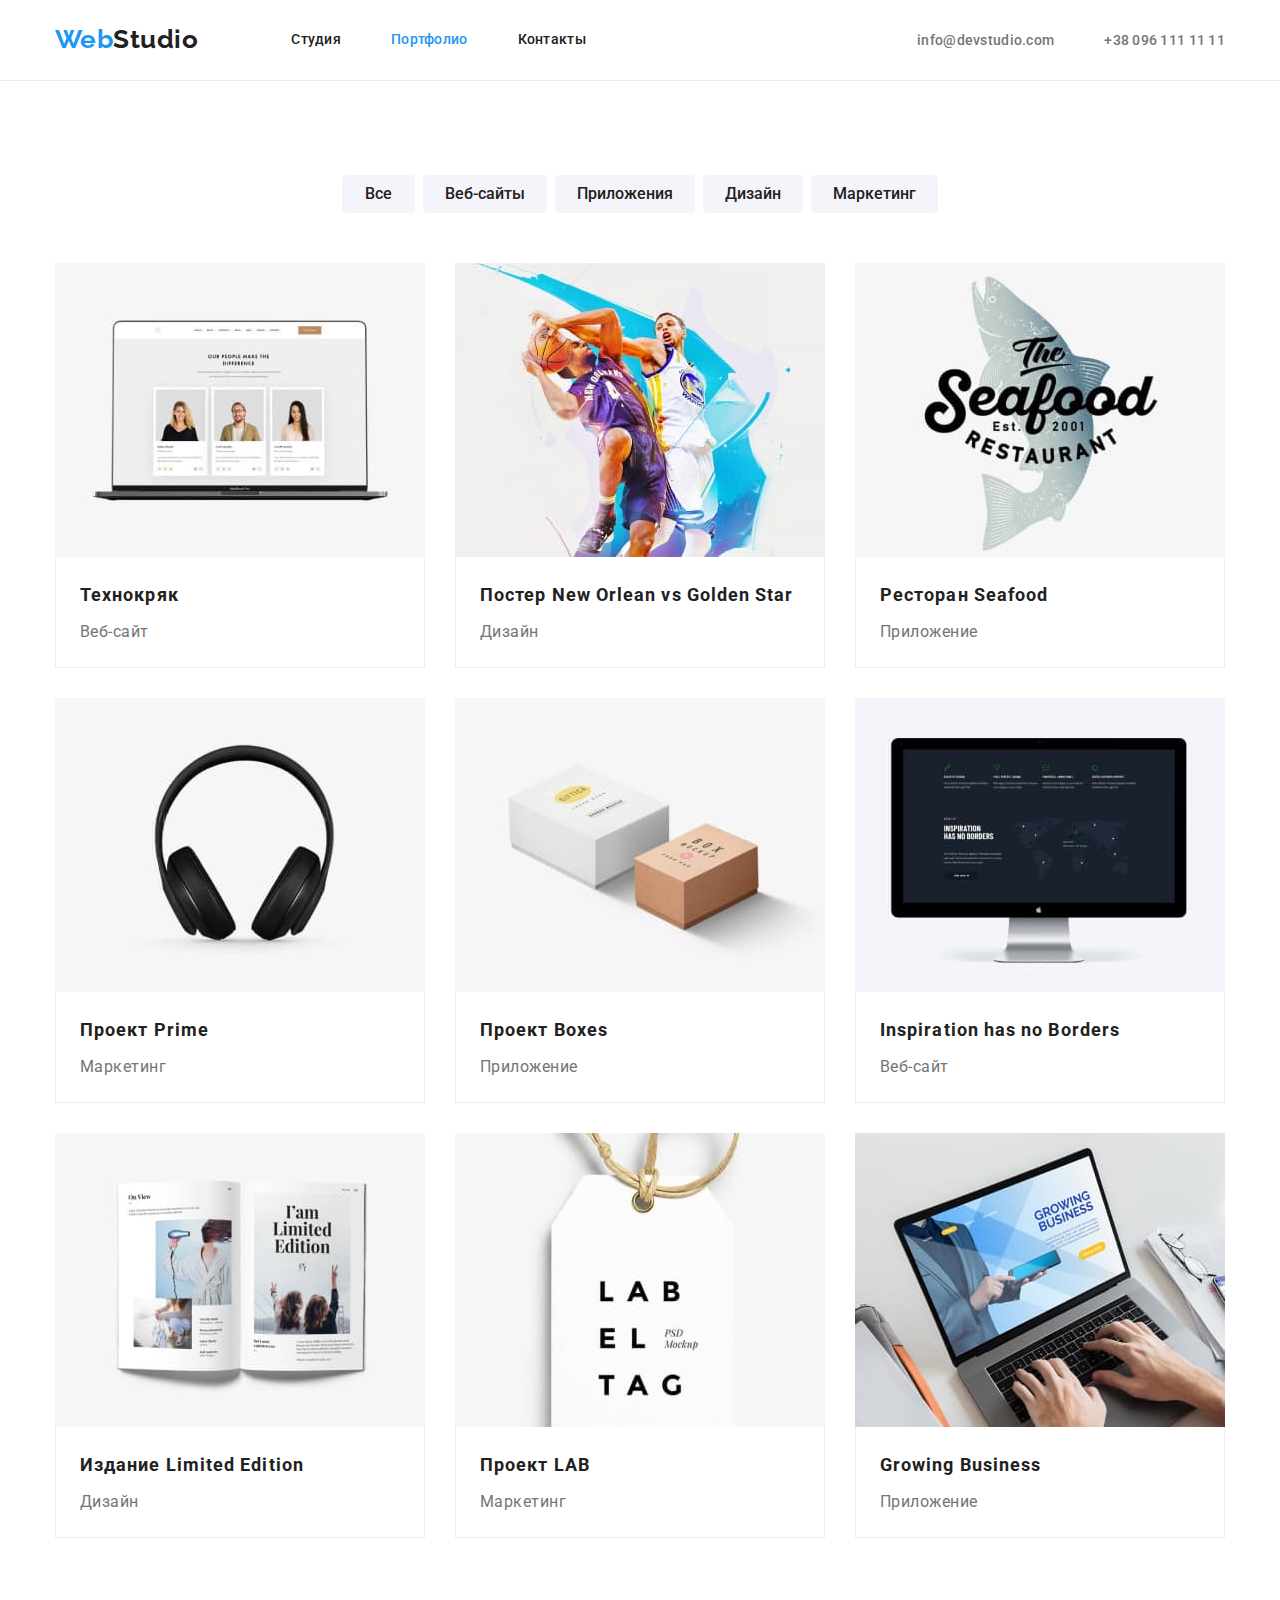
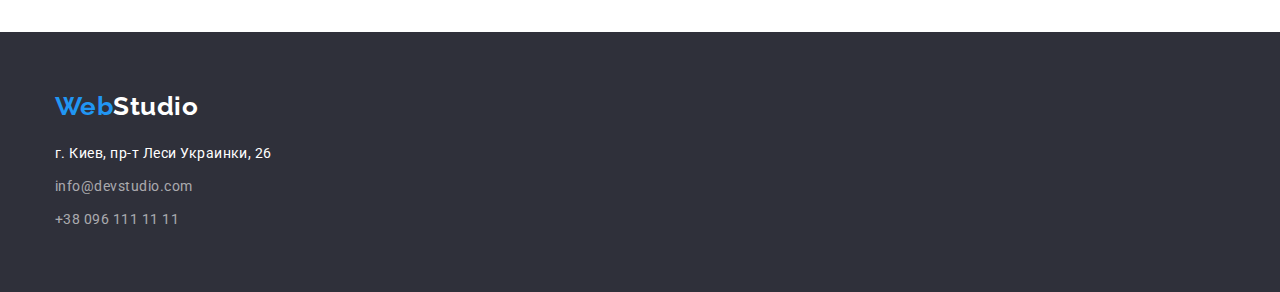
==== portfolio.html @ a110bc3f "Додано попередні файли" ====
<!DOCTYPE html>
<html lang="en">
  <head>
    <meta charset="UTF-8" />
    <meta http-equiv="X-UA-Compatible" content="IE=edge" />
    <meta name="viewport" content="width=device-width, initial-scale=1.0" />
    <title>Document</title>
    <link rel="preconnect" href="https://fonts.googleapis.com" />
    <link rel="preconnect" href="https://fonts.gstatic.com" crossorigin />
    <link
      href="https://fonts.googleapis.com/css2?family=Raleway:wght@700&family=Roboto:wght@400;500;700;900&display=swap"
      rel="stylesheet"
    />
    <link
      rel="stylesheet"
      href="https://cdnjs.cloudflare.com/ajax/libs/modern-normalize/1.1.0/modern-normalize.min.css"
    />

    <link rel="stylesheet" href="./css/styles.css" />
  </head>
  <body>
    <header class="header">
      <div class="conteiner main-nav">
        <a href="./index.html" class="logo">
          Web<span class="logo-up">Studio</span>
        </a>
        <nav class="nav">
          <ul class="site-nav list">
            <li class="item">
              <a href="./index.html" class="link"> Студия </a>
            </li>
            <li class="item">
              <a href="./portfolio.html" class="link current"> Портфолио</a>
            </li>
            <li class="item"><a href="" class="link"> Контакты</a></li>
          </ul>
        </nav>
        <ul class="contacts list">
          <li class="item">
            <a href="mailto:info@devstudio.com"> info@devstudio.com </a>
          </li>
          <li class="item">
            <a href="tel:+380961111111"> +38 096 111 11 11 </a>
          </li>
        </ul>
      </div>
    </header>

    <main>
      <section class="portfolio">
        <div class="conteiner">
          <h1 class="visually-hidden">Портфолио</h1>
          <ul class="buttons list">
            <li class="buttons-item">
              <button type="button" class="portfolio-button">Все</button>
            </li>
            <li class="buttons-item">
              <button type="button" class="portfolio-button">Веб-сайты</button>
            </li>
            <li class="buttons-item">
              <button type="button" class="portfolio-button">Приложения</button>
            </li>
            <li class="buttons-item">
              <button type="button" class="portfolio-button">Дизайн</button>
            </li>
            <li class="buttons-item">
              <button type="button" class="portfolio-button">Маркетинг</button>
            </li>
          </ul>

          <ul class="team-portfolio list">
            <li class="item">
              <a href=""
                ><img
                  src="./images/port1.jpg"
                  alt="ноутбук"
                  width="370"
                  height="294"
                />
                <div class="item-card">
                  <h2 class="title">Технокряк</h2>
                  <p>Веб-сайт</p>
                </div>
              </a>
            </li>
            <li class="item">
              <a href=""
                ><img
                  src="./images/port2.jpg"
                  alt="баскетбол"
                  width="370"
                  height="294"
                />
                <div class="item-card">
                  <h2 class="title">Постер New Orlean vs Golden Star</h2>
                  <p>Дизайн</p>
                </div>
              </a>
            </li>
            <li class="item">
              <a href=""
                ><img
                  src="./images/port3.jpg"
                  alt="ресторан"
                  width="370"
                  height="294"
                />
                <div class="item-card">
                  <h2 class="title">Ресторан Seafood</h2>
                  <p>Приложение</p>
                </div>
              </a>
            </li>
            <li class="item">
              <a href=""
                ><img
                  src="./images/port4.jpg"
                  alt="наушники"
                  width="370"
                  height="294"
                />
                <div class="item-card">
                  <h2 class="title">Проект Prime</h2>
                  <p>Маркетинг</p>
                </div>
              </a>
            </li>
            <li class="item">
              <a href=""
                ><img
                  src="./images/port5.jpg"
                  alt="коробки"
                  width="370"
                  height="294"
                />
                <div class="item-card">
                  <h2 class="title">Проект Boxes</h2>
                  <p>Приложение</p>
                </div>
              </a>
            </li>

            <li class="item">
              <a href=""
                ><img
                  src="./images/port6.jpg"
                  alt="компьютер"
                  width="370"
                  height="294"
                />
                <div class="item-card">
                  <h2 class="title">Inspiration has no Borders</h2>
                  <p>Веб-сайт</p>
                </div>
              </a>
            </li>
            <li class="item">
              <a href=""
                ><img
                  src="./images/port7.jpg"
                  alt="книга"
                  width="370"
                  height="294"
                />
                <div class="item-card">
                  <h2 class="title">Издание Limited Edition</h2>
                  <p>Дизайн</p>
                </div>
              </a>
            </li>
            <li class="item">
              <a href=""
                ><img
                  src="./images/port8.jpg"
                  alt="брелок"
                  width="370"
                  height="294"
                />
                <div class="item-card">
                  <h2 class="title">Проект LAB</h2>
                  <p>Маркетинг</p>
                </div>
              </a>
            </li>
            <li class="item">
              <a href="">
                <img
                  src="./images/port9.jpg"
                  alt="ноутбук"
                  width="370"
                  height="294"
                />
                <div class="item-card">
                  <h2 class="title">Growing Business</h2>
                  <p>Приложение</p>
                </div>
              </a>
            </li>
          </ul>
        </div>
      </section>
    </main>
    <footer class="footer">
      <div class="conteiner">
        <a href="./index.html" class="logo">
          Web<span class="logo-down">Studio</span>
        </a>

        <address class="address">
          <p class="text">г. Киев, пр-т Леси Украинки, 26</p>
          <ul class="adress-tel-mail list">
            <li class="address-tel-mail-item">
              <a href="mailto:info@devstudio.com" class="mail">
                info@devstudio.com
              </a>
            </li>
            <li class="address-tel-mail-item">
              <a href="tel:+380961111111" class="tel"> +38 096 111 11 11 </a>
            </li>
          </ul>
        </address>
      </div>
    </footer>
  </body>
</html>
---- css/styles.css ----
:root {
  --main-text-color: #212121;
  --secondary-text-color: #757575;
  --accent-text-color: #2196f3;
  --hero-text-color: #ffffff;

  --background-primary-color: #ffffff;
  --background-secondary-color: #2f303a;
}

body {
  background-color: var(--background-primary-color);
  color: var(--main-text-color);

  font-family: Roboto, sans-serif;
  letter-spacing: 0.03em;
}
h1 {
  margin: 0;
}
img {
  display: block;
  max-width: 100%;
  height: auto;
}
.conteiner {
  margin-left: auto;
  margin-right: auto;
  width: 1200px;
  padding-left: 15px;
  padding-right: 15px;
}
.visually-hidden {
  position: absolute;
  width: 1px;
  height: 1px;
  margin: -1px;
  border: 0;
  padding: 0;

  white-space: nowrap;
  clip-path: inset(100%);
  clip: rect(0 0 0 0);
  overflow: hidden;
}
/*logo*/

.logo {
  color: var(--accent-text-color);
  font-family: Raleway, sans-serif;
  font-weight: 700;
  font-size: 26px;
  line-height: 1, 19;
  text-decoration: none;
}
.logo-up {
  color: var(--main-text-color);
}
.logo-down {
  color: var(--hero-text-color);
}
.list {
  list-style: none;
  padding: 0;
  margin: 0;
}
.nav {
  margin-left: 93px;
}
.site-nav {
  display: flex;
}

.nav .item:not(:last-child) {
  margin-right: 50px;
}

.site-nav .link {
  display: block;
  padding-top: 32px;
  padding-bottom: 32px;
  color: var(--main-text-color);

  font-weight: 500;
  font-size: 14px;
  line-height: 1.14;
  letter-spacing: 0.02em;
  text-decoration: none;
}

.site-nav .link:hover,
.site-nav .link:focus {
  color: var(--accent-text-color);
}
.site-nav .link.current {
  color: var(--accent-text-color);
}
.contacts {
  display: flex;
  margin-left: auto;
}
.contacts .item + .item {
  margin-left: 50px;
}
.contacts a {
  color: var(--secondary-text-color);
  font-weight: 500;
  font-size: 14px;
  line-height: 1.14;
  letter-spacing: 0.02em;
  text-decoration: none;
}
.contacts a:hover,
.contacts a:focus {
  color: var(--accent-text-color);
}
.main-nav {
  display: flex;
  align-items: center;
}
/*main*/

.section,
.portfolio {
  padding-top: 94px;
  padding-bottom: 94px;
}

.section-title {
  margin-top: 0;
  margin-bottom: 50px;
  color: var(--main-text-color);
  font-weight: 700;
  font-size: 36px;
  line-height: 1.17;
  text-align: center;
}

/*hero*/

.hero {
  background-color: var(--background-secondary-color);
  letter-spacing: 0.06em;
  text-align: center;

  padding-top: 200px;
  padding-bottom: 200px;
  align-items: center;
}
.hero-title {
  margin-left: auto;
  margin-right: auto;
  margin-top: 0;
  margin-bottom: 30px;
  max-width: 696px;
  color: var(--hero-text-color);
  font-weight: 900;
  font-size: 44px;
  line-height: 1.36;
  text-transform: uppercase;
}
/*button*/
.hero .hero-button {
  display: block;
  margin: 0 auto;
  border-radius: 4px;
  padding: 10px 32px;
  min-width: 200px;
  background-color: var(--accent-text-color);
  color: var(--hero-text-color);
  cursor: pointer;
  font-family: inherit;
  font-weight: 700;
  font-size: 16px;
  line-height: 1.86;
}
.hero-button:hover,
.hero-button:focus {
  background-color: #188ce8;
}
/*----benefits-------------*/
.section-benefits {
  padding-top: 94px;
  padding-bottom: 0;
}
.benefits {
  display: flex;
  gap: 30px;
}
.benefits-item {
  width: 270px;
}
.benefits .title {
  margin-top: 0;
  margin-bottom: 10px;
  color: var(--main-text-color);
  font-weight: 700;
  font-size: 14px;
  line-height: 1.14;
  text-transform: uppercase;
}
/* .benefits-item:not(:last-child) {
  margin-right: 30px;
} */

.benefits p {
  margin-top: 0;
  margin-bottom: 0;
  color: var(--secondary-text-color);
  font-size: 14px;
  line-height: 1.71;
}

/*-------Чем мы занимаемся----------*/

.case {
  display: flex;
  gap: 30px;
}

/*-----team--------------------*/

.section-team {
  padding-top: 94px;
  padding-bottom: 94px;

  background-color: #f5f4fa;
}

.section-team p {
  margin-bottom: 0;
  color: var(--secondary-text-color);
  font-size: 16px;
  line-height: 1.19;
}

.names {
  display: flex;
  gap: 30px;
}

/* .names-item:not(:last-child) {
  margin-right: 30px;
} */
.names-text {
  text-align: center;
  padding-top: 30px;
  padding-bottom: 30px;
}
.names-text p {
  margin: 0;
}

.names .title {
  margin-top: 0;
  margin-bottom: 10px;
  color: var(--main-text-color);
  font-weight: 500;
  font-size: 16px;
  line-height: 1.19;
}

/*portfolio*/

.header {
  border-bottom: 1px solid #ececec;
}
.team-portfolio {
  margin-top: 50px;
  display: flex;
  flex-wrap: wrap;
  gap: 30px;
}
.team-portfolio .item {
  width: calc((100% - 60px) / 3);
}

.item-card {
  padding: 24px;
  padding-top: 20px;
  padding-left: 24px;
  padding-bottom: 20px;
  border-left: 1px solid #eeeeee;
  border-right: 1px solid #eeeeee;
  border-bottom: 1px solid #eeeeee;
}

/* .team-portfolio .item:nth-last-child(-n + 3) {
  margin-bottom: 0;
}
.team-portfolio .item:nth-child(3n) {
  margin-right: 0;
} */
.portfolio .title {
  margin-bottom: 4px;
  margin-top: 0;

  color: var(--main-text-color);
  font-weight: 700;
  font-size: 18px;
  line-height: 2;
  letter-spacing: 0.06em;
}
.portfolio .buttons {
  display: flex;

  justify-content: center;
}

.buttons .buttons-item + .buttons-item {
  margin-left: 8px;
}

.portfolio-button {
  display: inline-block;
  border-radius: 4px;
  padding: 6px 22px;
  min-width: 73px;
  border: transparent;

  color: var(--main-text-color);
  background-color: #f5f4fa;
  cursor: pointer;
  text-align: center;

  font-family: inherit;
  font-weight: 500;
  font-size: 16px;
  line-height: 1.63;
}
.portfolio a {
  text-decoration: none;
}

.portfolio-button:hover,
.portfolio-button:focus {
  background-color: var(--accent-text-color);
  color: var(--hero-text-color);
}

.portfolio p {
  margin-bottom: 0;
  margin-top: 0;
  color: var(--secondary-text-color);
  font-size: 16px;
  line-height: 1.88;
}

/*footer*/
.footer {
  background-color: var(--background-secondary-color);
  padding-top: 60px;
  padding-bottom: 60px;
}

.footer .logo {
  margin-bottom: 20px;
}
.address {
  margin-top: 20px;
  margin-bottom: 0;
}
.address .text {
  margin-top: 0;
  margin-bottom: 0;
  color: var(--hero-text-color);

  font-size: 14px;
  line-height: 1.71;
  font-style: normal;
}

.address .mail,
.address .tel {
  color: rgba(255, 255, 255, 0.6);

  font-size: 14px;
  line-height: 1.71;
  font-style: normal;
  text-decoration: none;
}
.adress-tel-mail {
  margin-top: 9px;
}
.address-tel-mail-item + .address-tel-mail-item {
  margin-top: 9px;
}
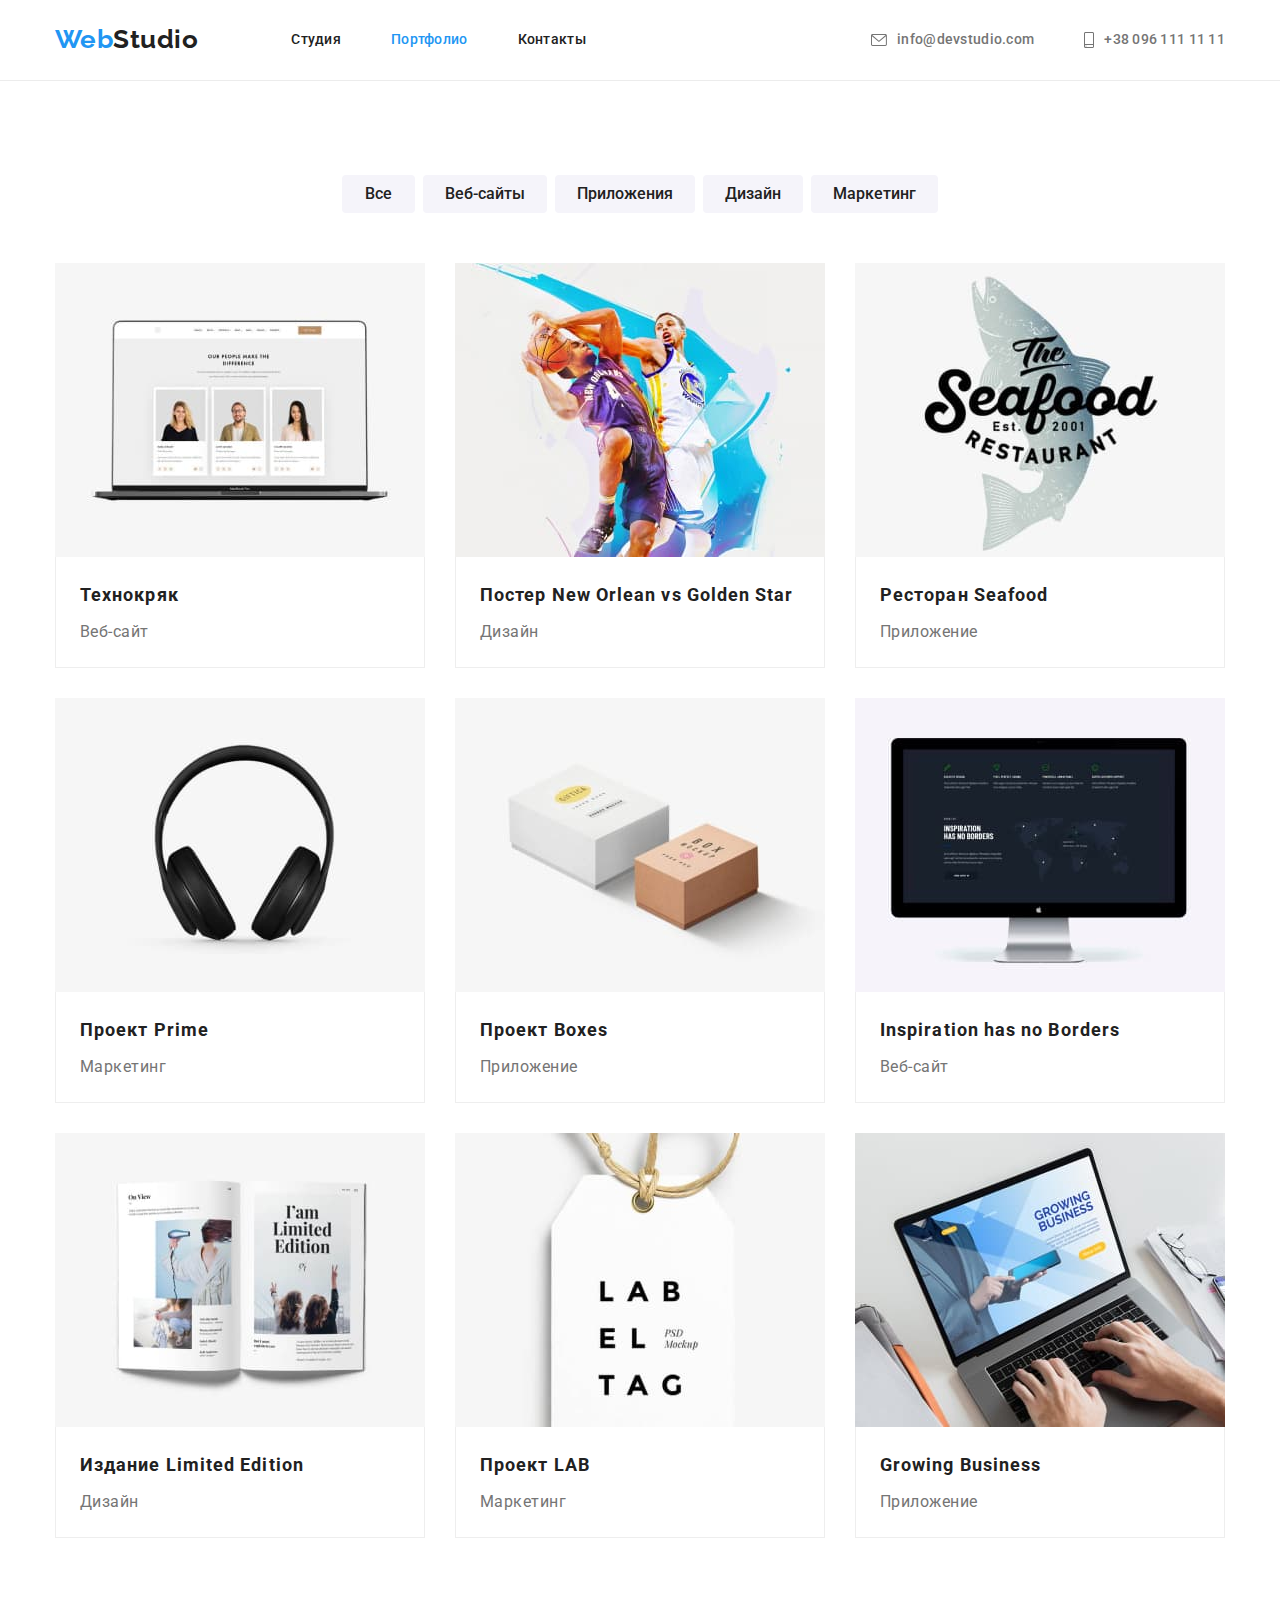
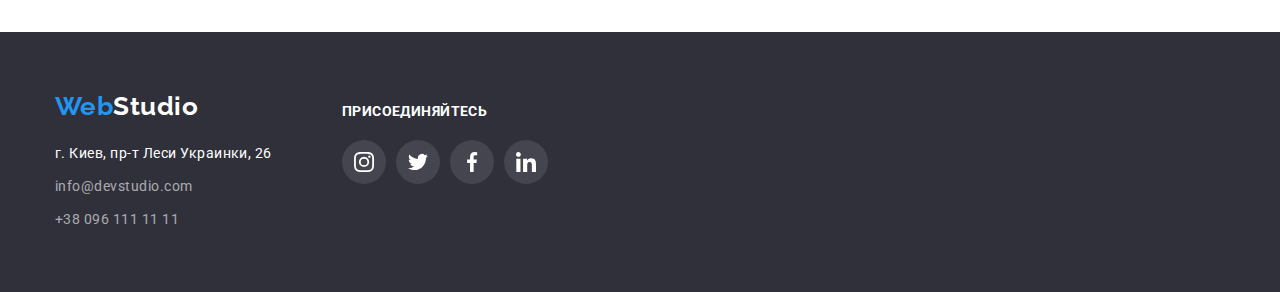
==== commit 2103a979: "Доопрацювання" ====
--- a/portfolio.html
+++ b/portfolio.html
@@ -37,10 +37,20 @@
         </nav>
         <ul class="contacts list">
           <li class="item">
-            <a href="mailto:info@devstudio.com"> info@devstudio.com </a>
+            <a href="mailto:info@devstudio.com">
+              <svg class="contacts-icon" width="16" height="12">
+                <use href="./images/icons.svg#icon-envelope-hover"></use>
+              </svg>
+              info@devstudio.com
+            </a>
           </li>
           <li class="item">
-            <a href="tel:+380961111111"> +38 096 111 11 11 </a>
+            <a href="tel:+380961111111">
+              <svg class="contacts-icon" width="10" height="16">
+                <use href="./images/icons.svg#icon-smartphone"></use>
+              </svg>
+              +38 096 111 11 11
+            </a>
           </li>
         </ul>
       </div>
@@ -70,7 +80,7 @@
 
           <ul class="team-portfolio list">
             <li class="item">
-              <a href=""
+              <a href="" class="team-portfolio-link"
                 ><img
                   src="./images/port1.jpg"
                   alt="ноутбук"
@@ -84,7 +94,7 @@
               </a>
             </li>
             <li class="item">
-              <a href=""
+              <a href="" class="team-portfolio-link"
                 ><img
                   src="./images/port2.jpg"
                   alt="баскетбол"
@@ -98,7 +108,7 @@
               </a>
             </li>
             <li class="item">
-              <a href=""
+              <a href="" class="team-portfolio-link"
                 ><img
                   src="./images/port3.jpg"
                   alt="ресторан"
@@ -112,7 +122,7 @@
               </a>
             </li>
             <li class="item">
-              <a href=""
+              <a href="" class="team-portfolio-link"
                 ><img
                   src="./images/port4.jpg"
                   alt="наушники"
@@ -126,7 +136,7 @@
               </a>
             </li>
             <li class="item">
-              <a href=""
+              <a href="" class="team-portfolio-link"
                 ><img
                   src="./images/port5.jpg"
                   alt="коробки"
@@ -141,7 +151,7 @@
             </li>
 
             <li class="item">
-              <a href=""
+              <a href="" class="team-portfolio-link"
                 ><img
                   src="./images/port6.jpg"
                   alt="компьютер"
@@ -155,7 +165,7 @@
               </a>
             </li>
             <li class="item">
-              <a href=""
+              <a href="" class="team-portfolio-link"
                 ><img
                   src="./images/port7.jpg"
                   alt="книга"
@@ -169,7 +179,7 @@
               </a>
             </li>
             <li class="item">
-              <a href=""
+              <a href="" class="team-portfolio-link"
                 ><img
                   src="./images/port8.jpg"
                   alt="брелок"
@@ -183,7 +193,7 @@
               </a>
             </li>
             <li class="item">
-              <a href="">
+              <a href="" class="team-portfolio-link">
                 <img
                   src="./images/port9.jpg"
                   alt="ноутбук"
@@ -201,24 +211,59 @@
       </section>
     </main>
     <footer class="footer">
-      <div class="conteiner">
-        <a href="./index.html" class="logo">
-          Web<span class="logo-down">Studio</span>
-        </a>
-
-        <address class="address">
-          <p class="text">г. Киев, пр-т Леси Украинки, 26</p>
-          <ul class="adress-tel-mail list">
-            <li class="address-tel-mail-item">
-              <a href="mailto:info@devstudio.com" class="mail">
-                info@devstudio.com
-              </a>
-            </li>
-            <li class="address-tel-mail-item">
-              <a href="tel:+380961111111" class="tel"> +38 096 111 11 11 </a>
-            </li>
-          </ul>
-        </address>
+      <div class="footer-conteiner conteiner">
+        <div class="footer-address">
+          <a href="./index.html" class="logo">
+            Web<span class="logo-down">Studio</span>
+          </a>
+
+          <address class="address">
+            <p class="text">г. Киев, пр-т Леси Украинки, 26</p>
+            <ul class="adress-tel-mail list">
+              <li class="address-tel-mail-item">
+                <a href="mailto:info@devstudio.com" class="mail">
+                  info@devstudio.com
+                </a>
+              </li>
+              <li class="address-tel-mail-item">
+                <a href="tel:+380961111111" class="tel"> +38 096 111 11 11 </a>
+              </li>
+            </ul>
+          </address>
+        </div>
+        <div class="welcome">
+          <p class="welcome-text">Присоединяйтесь</p>
+          <ul class="welcome-list list">
+            <li class="welcome-item">
+              <a href="" class="welcome-soc-link">
+                <svg class="welcome-link-icon" width="20" height="20">
+                  <use href="./images/icons.svg#icon-instagram-2"></use>
+                </svg>
+              </a>
+            </li>
+            <li class="welcome-item">
+              <a href="" class="welcome-soc-link">
+                <svg class="welcome-link-icon" width="20" height="20">
+                  <use href="./images/icons.svg#icon-twitter-1"></use>
+                </svg>
+              </a>
+            </li>
+            <li class="welcome-item">
+              <a href="" class="welcome-soc-link">
+                <svg class="welcome-link-icon" width="20" height="20">
+                  <use href="./images/icons.svg#icon-facebook-1"></use>
+                </svg>
+              </a>
+            </li>
+            <li class="welcome-item">
+              <a href="" class="welcome-soc-link">
+                <svg class="welcome-link-icon" width="20" height="20">
+                  <use href="./images/icons.svg#icon-linkedin-1"></use>
+                </svg>
+              </a>
+            </li>
+          </ul>
+        </div>
       </div>
     </footer>
   </body>
--- a/css/styles.css
+++ b/css/styles.css
@@ -17,6 +17,9 @@
 }
 h1 {
   margin: 0;
+}
+a {
+  color: currentColor;
 }
 img {
   display: block;
@@ -103,6 +106,8 @@
   margin-left: 50px;
 }
 .contacts a {
+  display: flex;
+  align-items: center;
   color: var(--secondary-text-color);
   font-weight: 500;
   font-size: 14px;
@@ -114,6 +119,11 @@
 .contacts a:focus {
   color: var(--accent-text-color);
 }
+.contacts-icon {
+  fill: currentColor;
+  margin-right: 10px;
+}
+
 .main-nav {
   display: flex;
   align-items: center;
@@ -139,7 +149,16 @@
 /*hero*/
 
 .hero {
+  background-size: cover;
   background-color: var(--background-secondary-color);
+  background-image: linear-gradient(
+      rgba(47, 48, 58, 0.4),
+      rgba(47, 48, 58, 0.4)
+    ),
+    url(../images/hero.jpg);
+  background-repeat: no-repeat;
+  background-position: center;
+  max-width: 1600рх;
   letter-spacing: 0.06em;
   text-align: center;
 
@@ -147,6 +166,7 @@
   padding-bottom: 200px;
   align-items: center;
 }
+
 .hero-title {
   margin-left: auto;
   margin-right: auto;
@@ -163,6 +183,7 @@
 .hero .hero-button {
   display: block;
   margin: 0 auto;
+  border: transparent;
   border-radius: 4px;
   padding: 10px 32px;
   min-width: 200px;
@@ -173,12 +194,14 @@
   font-weight: 700;
   font-size: 16px;
   line-height: 1.86;
+  text-align: center;
 }
 .hero-button:hover,
 .hero-button:focus {
   background-color: #188ce8;
 }
 /*----benefits-------------*/
+
 .section-benefits {
   padding-top: 94px;
   padding-bottom: 0;
@@ -190,6 +213,17 @@
 .benefits-item {
   width: 270px;
 }
+.benefits-icon {
+  display: flex;
+  align-items: center;
+  justify-content: center;
+  background-color: #f5f4fa;
+  border-radius: 4px;
+  width: 270px;
+  height: 120px;
+  margin-bottom: 30px;
+}
+
 .benefits .title {
   margin-top: 0;
   margin-bottom: 10px;
@@ -238,7 +272,12 @@
   display: flex;
   gap: 30px;
 }
-
+.names-item {
+  background-color: var(--background-primary-color);
+  border-radius: 0px 0px 4px 4px;
+  box-shadow: 0px 1px 3px rgba(0, 0, 0, 0.12), 0px 1px 1px rgba(0, 0, 0, 0.14),
+    0px 2px 1px rgba(0, 0, 0, 0.2);
+}
 /* .names-item:not(:last-child) {
   margin-right: 30px;
 } */
@@ -248,7 +287,8 @@
   padding-bottom: 30px;
 }
 .names-text p {
-  margin: 0;
+  /* margin: 0; */
+  margin-bottom: 30px;
 }
 
 .names .title {
@@ -259,7 +299,65 @@
   font-size: 16px;
   line-height: 1.19;
 }
-
+.names-icon-list {
+  display: flex;
+  justify-content: center;
+  align-items: center;
+}
+.names-icon-item + .names-icon-item {
+  margin-left: 10px;
+}
+
+.soc-link {
+  display: flex;
+  justify-content: center;
+  align-items: center;
+
+  width: 44px;
+  height: 44px;
+  background-color: #ffffff;
+  border-radius: 50%;
+  cursor: pointer;
+}
+.names-link-icon {
+  fill: #afb1b8;
+}
+.soc-link:hover,
+.soc-link:focus {
+  background-color: var(--accent-text-color);
+}
+.soc-link:hover .names-link-icon,
+.soc-link:focus .names-link-icon {
+  fill: var(--hero-text-color);
+}
+/*---------clients-------------*/
+.clients-list {
+  display: flex;
+  justify-content: center;
+  align-items: center;
+}
+.clients-item {
+  border: 1px solid #afb1b8;
+  border-radius: 4px;
+  color: #afb1b8;
+}
+.clients-item + .clients-item {
+  margin-left: 30px;
+}
+.clients-link {
+  cursor: pointer;
+}
+.clients-item:hover,
+.clients-item:hover {
+  border: 1px solid var(--accent-text-color);
+}
+.clients-link:hover .clients-icon,
+.clients-link:focus .clients-icon {
+  fill: var(--accent-text-color);
+}
+.clients-icon {
+  fill: currentColor;
+}
 /*portfolio*/
 
 .header {
@@ -310,6 +408,14 @@
 .buttons .buttons-item + .buttons-item {
   margin-left: 8px;
 }
+.portfolio a {
+  text-decoration: none;
+}
+.team-portfolio .item:hover,
+.team-portfolio .item:focus {
+  box-shadow: 0px 1px 1px rgba(0, 0, 0, 0.12), 0px 4px 4px rgba(0, 0, 0, 0.06),
+    1px 4px 6px rgba(0, 0, 0, 0.16);
+}
 
 .portfolio-button {
   display: inline-block;
@@ -328,9 +434,6 @@
   font-size: 16px;
   line-height: 1.63;
 }
-.portfolio a {
-  text-decoration: none;
-}
 
 .portfolio-button:hover,
 .portfolio-button:focus {
@@ -352,7 +455,10 @@
   padding-top: 60px;
   padding-bottom: 60px;
 }
-
+.footer-conteiner {
+  display: flex;
+  justify-content: flex-start;
+}
 .footer .logo {
   margin-bottom: 20px;
 }
@@ -385,3 +491,44 @@
 .address-tel-mail-item + .address-tel-mail-item {
   margin-top: 9px;
 }
+.welcome {
+  margin-left: 70px;
+  padding-top: 12px;
+}
+.welcome-text {
+  margin: 0;
+  text-transform: uppercase;
+
+  font-weight: 700;
+  font-size: 14px;
+  line-height: 1.14;
+  letter-spacing: 0.03em;
+  color: var(--hero-text-color);
+}
+.welcome-list {
+  display: flex;
+
+  margin-top: 20px;
+}
+.welcome-item + .welcome-item {
+  margin-left: 10px;
+}
+
+.welcome-soc-link {
+  display: flex;
+  justify-content: center;
+  align-items: center;
+
+  width: 44px;
+  height: 44px;
+  background: rgba(255, 255, 255, 0.1);
+  border-radius: 50%;
+  cursor: pointer;
+}
+.welcome-link-icon {
+  fill: var(--hero-text-color);
+}
+.welcome-soc-link:hover,
+.welcome-soc-link:focus {
+  background-color: var(--accent-text-color);
+}
